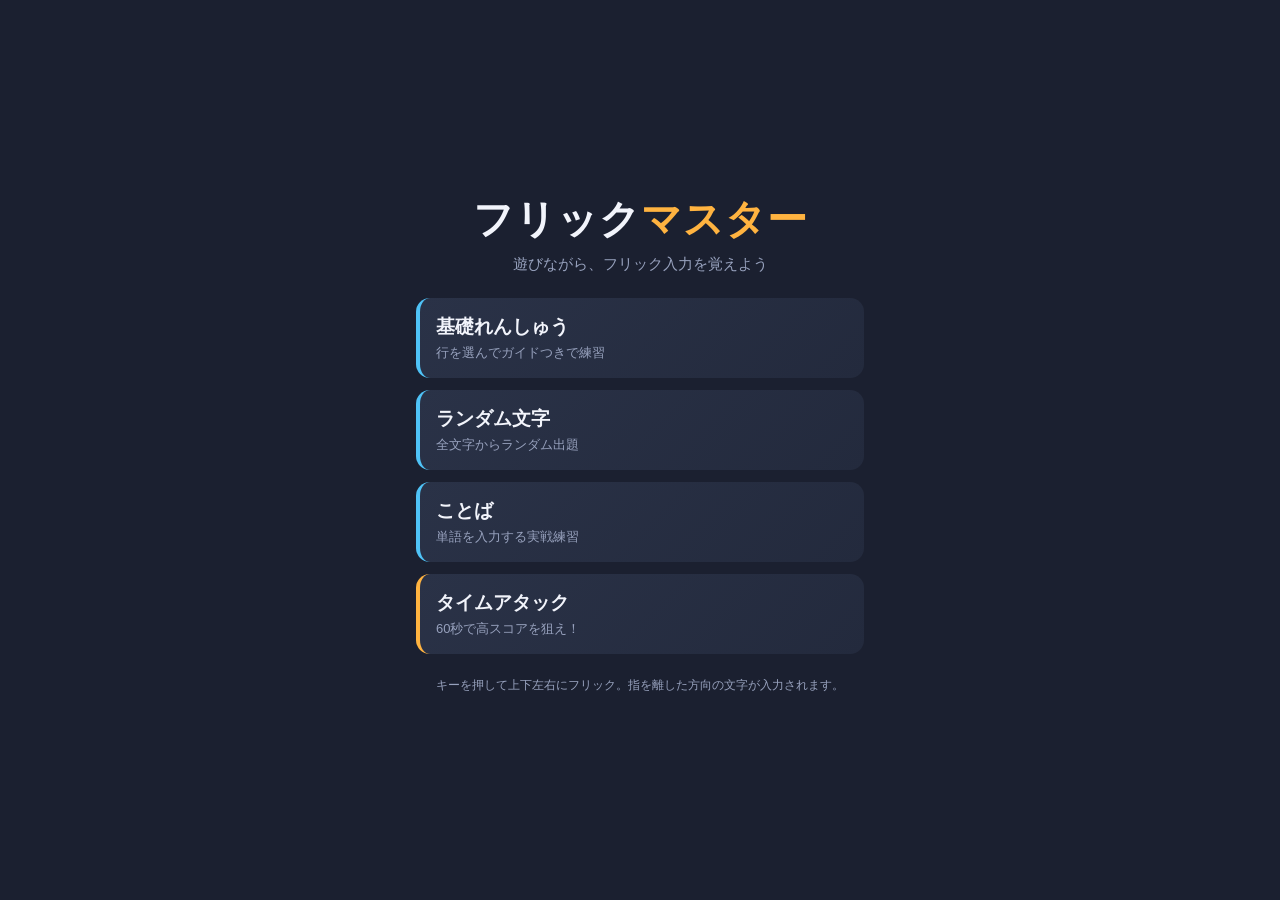
==== index.html @ 2a1cddee "フリック入力練習アプリ「フリックマスター」を作成 - タップ＋上下左右フリックを検出するフリックキーボードを実装 - 次に打つ文字のキーと方向を示す学習ガイド機能 - 4モード（基礎/ランダム/ことば" ====
<!DOCTYPE html>
<html lang="ja">
<head>
  <meta charset="UTF-8">
  <meta name="viewport" content="width=device-width, initial-scale=1.0, maximum-scale=1.0, user-scalable=no, viewport-fit=cover">
  <meta name="theme-color" content="#1b2030">
  <meta name="apple-mobile-web-app-capable" content="yes">
  <title>フリックマスター｜フリック入力練習</title>
  <link rel="stylesheet" href="css/style.css">
</head>
<body>
  <div id="app">

    <!-- ホーム -->
    <section id="screen-home" class="screen">
      <div class="home-inner">
        <h1 class="logo">フリック<span>マスター</span></h1>
        <p class="tagline">遊びながら、フリック入力を覚えよう</p>
        <div class="mode-list">
          <button class="btn mode-btn" data-mode="basic">
            <span class="mode-name">基礎れんしゅう</span>
            <span class="mode-desc">行を選んでガイドつきで練習</span>
          </button>
          <button class="btn mode-btn" data-mode="random">
            <span class="mode-name">ランダム文字</span>
            <span class="mode-desc">全文字からランダム出題</span>
          </button>
          <button class="btn mode-btn" data-mode="words">
            <span class="mode-name">ことば</span>
            <span class="mode-desc">単語を入力する実戦練習</span>
          </button>
          <button class="btn mode-btn timeattack" data-mode="timeattack">
            <span class="mode-name">タイムアタック</span>
            <span class="mode-desc">60秒で高スコアを狙え！</span>
          </button>
        </div>
        <p class="hint">キーを押して上下左右にフリック。指を離した方向の文字が入力されます。</p>
      </div>
    </section>

    <!-- 行選択 -->
    <section id="screen-group" class="screen">
      <div class="home-inner">
        <h2 class="subtitle">どの行をれんしゅうする？</h2>
        <div id="group-grid" class="group-grid"></div>
        <button id="group-all" class="btn group-all-btn">ぜんぶ（あ〜わ行）</button>
      </div>
    </section>

    <!-- プレイ -->
    <section id="screen-play" class="screen">
      <header class="play-header">
        <button id="quit-btn" class="icon-btn" aria-label="やめる">✕</button>
        <span id="play-mode-label" class="play-mode-label"></span>
        <button id="guide-toggle" class="icon-btn guide-btn" aria-label="ガイド切替">💡</button>
      </header>

      <div id="timer-wrap" class="timer-wrap" hidden>
        <span class="timer-label">のこり</span>
        <span id="timer" class="timer">60.0</span>
      </div>

      <div class="prompt-area">
        <div id="prompt" class="prompt"></div>
      </div>

      <div class="stats-bar">
        <div class="stat"><span class="stat-label">スコア</span><span id="stat-score" class="stat-val">0</span></div>
        <div class="stat"><span class="stat-label">コンボ</span><span id="stat-combo" class="stat-val">0</span></div>
        <div class="stat"><span class="stat-label">正確率</span><span id="stat-accuracy" class="stat-val">100%</span></div>
        <div class="stat"><span class="stat-label">文字/分</span><span id="stat-cpm" class="stat-val">0</span></div>
      </div>

      <div id="keyboard" class="keyboard"></div>
    </section>

    <!-- 結果 -->
    <section id="screen-result" class="screen">
      <div class="result-inner">
        <h2 class="subtitle">けっか</h2>
        <div id="result-rank" class="rank">A</div>
        <p id="result-new" class="new-record" hidden>🎉 ハイスコア更新！</p>
        <p class="result-mode-label"><span id="result-mode"></span></p>
        <div class="result-grid">
          <div class="rstat"><span>スコア</span><b id="result-score">0</b></div>
          <div class="rstat"><span>ベスト</span><b id="result-best">0</b></div>
          <div class="rstat"><span>正確率</span><b id="result-accuracy">0%</b></div>
          <div class="rstat"><span>文字/分</span><b id="result-cpm">0</b></div>
          <div class="rstat"><span>最大コンボ</span><b id="result-maxcombo">0</b></div>
          <div class="rstat"><span>ミス</span><b id="result-mistakes">0</b></div>
        </div>
        <button id="retry-btn" class="btn primary-btn">ホームへ</button>
      </div>
    </section>

  </div>

  <script src="js/kana.js"></script>
  <script src="js/flick-keyboard.js"></script>
  <script src="js/game.js"></script>
  <script src="js/main.js"></script>
</body>
</html>
---- css/style.css ----
:root {
  --bg: #1b2030;
  --bg-2: #232a3d;
  --panel: #2a3247;
  --key: #36405c;
  --key-press: #4d5b80;
  --accent: #ffb340;
  --accent-2: #4fc3f7;
  --good: #4caf50;
  --bad: #ef5350;
  --text: #f2f4fb;
  --muted: #97a1bd;
  --radius: 14px;
}

* { box-sizing: border-box; -webkit-tap-highlight-color: transparent; }

html, body {
  margin: 0;
  height: 100%;
  background: var(--bg);
  color: var(--text);
  font-family: -apple-system, BlinkMacSystemFont, "Hiragino Sans", "Noto Sans JP", "Yu Gothic", sans-serif;
  overscroll-behavior: none;
  touch-action: manipulation;
  user-select: none;
  -webkit-user-select: none;
}

#app {
  height: 100dvh;
  max-width: 480px;
  margin: 0 auto;
  position: relative;
  overflow: hidden;
}

.screen {
  position: absolute;
  inset: 0;
  display: none;
  flex-direction: column;
  padding: env(safe-area-inset-top) 16px env(safe-area-inset-bottom);
}
.screen.active { display: flex; }

/* --- 共通ボタン --- */
.btn {
  font-family: inherit;
  color: var(--text);
  background: var(--panel);
  border: none;
  border-radius: var(--radius);
  padding: 16px;
  font-size: 17px;
  cursor: pointer;
  transition: transform .08s ease, background .15s ease;
}
.btn:active { transform: scale(.97); }

/* --- ホーム --- */
.home-inner, .result-inner {
  margin: auto 0;
  display: flex;
  flex-direction: column;
  gap: 14px;
  width: 100%;
  padding: 24px 0;
}
.logo {
  text-align: center;
  font-size: 40px;
  margin: 0;
  font-weight: 800;
  letter-spacing: 1px;
}
.logo span { color: var(--accent); }
.tagline {
  text-align: center;
  color: var(--muted);
  margin: -6px 0 10px;
  font-size: 15px;
}
.mode-list { display: flex; flex-direction: column; gap: 12px; }
.mode-btn {
  display: flex;
  flex-direction: column;
  align-items: flex-start;
  gap: 4px;
  text-align: left;
  background: linear-gradient(135deg, var(--panel), var(--bg-2));
  border-left: 4px solid var(--accent-2);
}
.mode-btn.timeattack { border-left-color: var(--accent); }
.mode-name { font-size: 19px; font-weight: 700; }
.mode-desc { font-size: 13px; color: var(--muted); }
.hint {
  text-align: center;
  color: var(--muted);
  font-size: 12px;
  line-height: 1.6;
  margin-top: 8px;
}

/* --- 行選択 --- */
.subtitle { text-align: center; font-size: 22px; margin: 0 0 8px; }
.group-grid {
  display: grid;
  grid-template-columns: repeat(3, 1fr);
  gap: 10px;
}
.group-btn { font-size: 20px; font-weight: 700; padding: 18px 0; }
.group-all-btn {
  margin-top: 6px;
  background: var(--accent-2);
  color: #06243a;
  font-weight: 700;
}

/* --- プレイ --- */
.play-header {
  display: flex;
  align-items: center;
  justify-content: space-between;
  padding: 8px 0;
}
.icon-btn {
  background: transparent;
  border: none;
  color: var(--text);
  font-size: 22px;
  width: 44px;
  height: 44px;
  border-radius: 12px;
  cursor: pointer;
}
.guide-btn { opacity: .4; }
.guide-btn.on { opacity: 1; background: rgba(255,179,64,.2); }
.play-mode-label { font-size: 15px; color: var(--muted); }

.timer-wrap { text-align: center; margin-bottom: 4px; }
.timer-label { font-size: 12px; color: var(--muted); margin-right: 6px; }
.timer { font-size: 28px; font-weight: 800; color: var(--accent); font-variant-numeric: tabular-nums; }

.prompt-area {
  flex: 1;
  display: flex;
  align-items: center;
  justify-content: center;
  min-height: 90px;
}
.prompt {
  font-size: 46px;
  font-weight: 700;
  letter-spacing: 4px;
  text-align: center;
  transition: transform .1s ease;
}
.prompt.hit { animation: pop .18s ease; }
.prompt.miss { animation: nope .25s ease; }
@keyframes pop { 50% { transform: scale(1.08); } }
@keyframes nope { 0%,100%{transform:translateX(0)} 25%{transform:translateX(-7px)} 75%{transform:translateX(7px)} }
.ch { color: var(--muted); padding: 0 1px; }
.ch.done { color: var(--good); }
.ch.cur { color: var(--text); border-bottom: 4px solid var(--accent); }

.stats-bar {
  display: grid;
  grid-template-columns: repeat(4, 1fr);
  gap: 8px;
  margin-bottom: 12px;
}
.stat {
  background: var(--bg-2);
  border-radius: 10px;
  padding: 8px 4px;
  text-align: center;
}
.stat-label { display: block; font-size: 10px; color: var(--muted); }
.stat-val { display: block; font-size: 18px; font-weight: 700; font-variant-numeric: tabular-nums; }

/* --- キーボード --- */
.keyboard {
  display: grid;
  grid-template-columns: repeat(3, 1fr);
  grid-auto-rows: 1fr;
  gap: 8px;
  padding-bottom: 8px;
  aspect-ratio: 3 / 4;
  max-height: 46dvh;
}
.keyboard.shake { animation: kbshake .25s ease; }
@keyframes kbshake { 0%,100%{transform:translateX(0)} 30%{transform:translateX(-6px)} 60%{transform:translateX(6px)} }

.key {
  position: relative;
  background: var(--key);
  border-radius: 12px;
  display: flex;
  align-items: center;
  justify-content: center;
  font-size: 26px;
  font-weight: 600;
  cursor: pointer;
  user-select: none;
}
.key-blank { background: transparent; pointer-events: none; }
.key.pressed { background: var(--key-press); }
.key.guide {
  box-shadow: 0 0 0 3px var(--accent), 0 0 16px rgba(255,179,64,.5);
  animation: guidePulse 1.2s ease-in-out infinite;
}
@keyframes guidePulse { 50% { box-shadow: 0 0 0 3px var(--accent), 0 0 24px rgba(255,179,64,.8); } }

/* ガイドの方向を示す矢印 */
.key.guide::after {
  content: '';
  position: absolute;
  font-size: 20px;
  color: var(--accent);
}
.key.guide[data-guide-dir="up"]::after    { content:'▲'; top: 2px; }
.key.guide[data-guide-dir="down"]::after  { content:'▼'; bottom: 2px; }
.key.guide[data-guide-dir="left"]::after  { content:'◀'; left: 4px; }
.key.guide[data-guide-dir="right"]::after { content:'▶'; right: 4px; }
.key.guide[data-guide-dir="center"]::after { content:'●'; font-size: 12px; opacity:.7; }

/* フリックポップアップ（押下中に方向候補を表示） */
.flick-popup {
  position: absolute;
  inset: -50% -10%;
  pointer-events: none;
  display: none;
  z-index: 10;
}
.key.show-popup .flick-popup { display: block; }
.flick-seg {
  position: absolute;
  width: 46px;
  height: 46px;
  display: flex;
  align-items: center;
  justify-content: center;
  background: var(--bg-2);
  border-radius: 10px;
  font-size: 24px;
  font-weight: 700;
  box-shadow: 0 4px 10px rgba(0,0,0,.4);
  left: 50%;
  top: 50%;
  transform: translate(-50%, -50%);
}
.flick-center { }
.flick-up    { transform: translate(-50%, -130%); }
.flick-down  { transform: translate(-50%, 30%); }
.flick-left  { transform: translate(-130%, -50%); }
.flick-right { transform: translate(30%, -50%); }
.flick-seg.active {
  background: var(--accent);
  color: #2a1a00;
  transform: translate(-50%, -50%) scale(1.12);
}
.flick-seg.flick-up.active    { transform: translate(-50%, -130%) scale(1.12); }
.flick-seg.flick-down.active  { transform: translate(-50%, 30%) scale(1.12); }
.flick-seg.flick-left.active  { transform: translate(-130%, -50%) scale(1.12); }
.flick-seg.flick-right.active { transform: translate(30%, -50%) scale(1.12); }

/* --- 結果 --- */
.rank {
  font-size: 90px;
  font-weight: 900;
  text-align: center;
  line-height: 1;
  margin: 6px 0;
  color: var(--accent);
}
.rank[data-rank="S"] { color: #ffd54f; text-shadow: 0 0 20px rgba(255,213,79,.6); }
.rank[data-rank="A"] { color: #4fc3f7; }
.rank[data-rank="B"] { color: #81c784; }
.rank[data-rank="C"] { color: #ffb74d; }
.rank[data-rank="D"] { color: var(--muted); }
.new-record { text-align: center; color: var(--accent); font-weight: 700; margin: 0; }
.result-mode-label { text-align: center; color: var(--muted); margin: 0; }
.result-grid {
  display: grid;
  grid-template-columns: repeat(2, 1fr);
  gap: 10px;
}
.rstat {
  background: var(--bg-2);
  border-radius: 12px;
  padding: 14px;
  display: flex;
  justify-content: space-between;
  align-items: center;
}
.rstat span { color: var(--muted); font-size: 14px; }
.rstat b { font-size: 22px; font-variant-numeric: tabular-nums; }
.primary-btn {
  background: var(--accent);
  color: #2a1a00;
  font-weight: 700;
  margin-top: 8px;
}
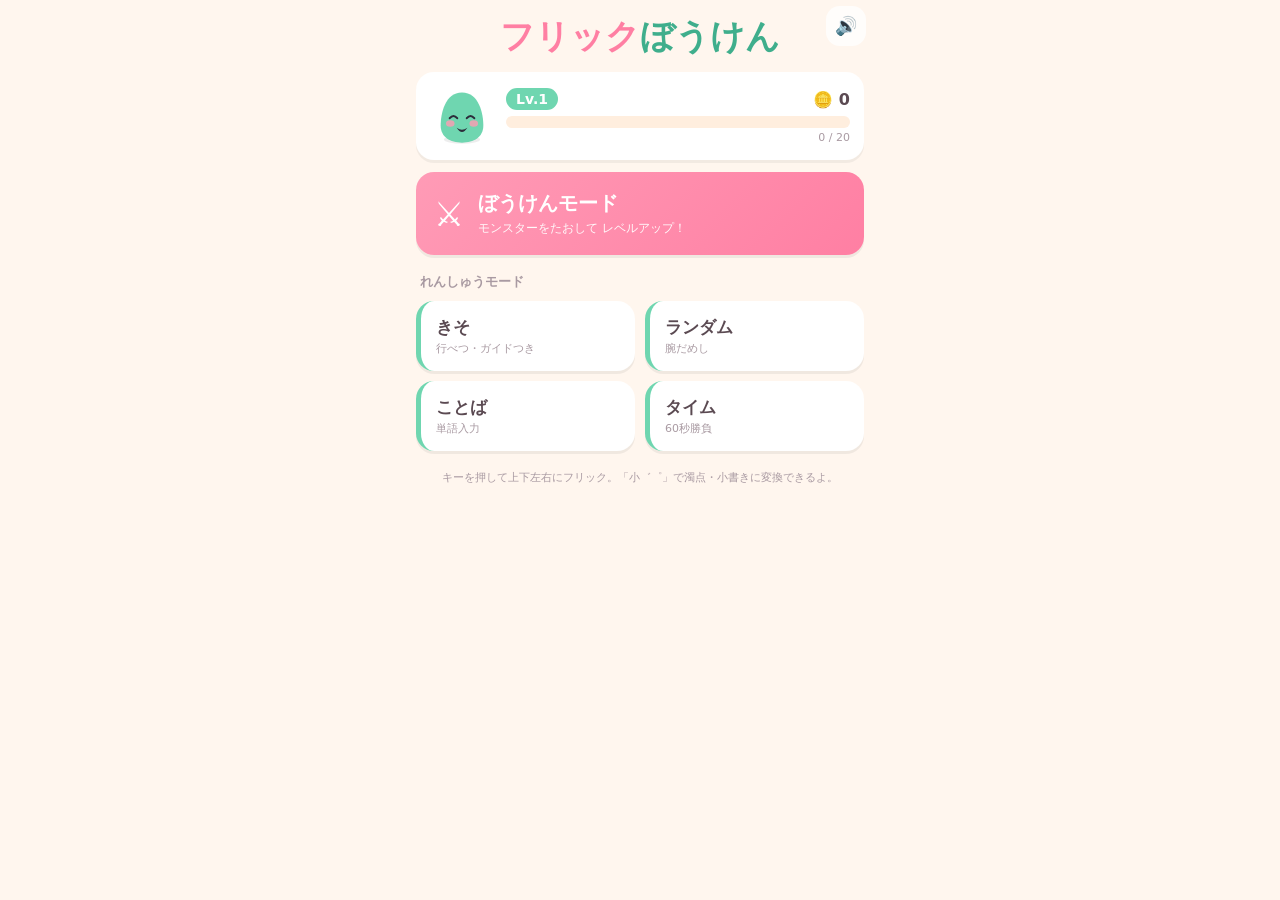
==== commit adf0a68c: "ぼうけん(RPG)モード・かわいいキャラ・濁点対応・PWA化に大幅アップデート - 目玉のRPG「ぼうけんモード」: 言葉を打ってモンスター撃破→XP/レベルアップ。   全4ステージ＋ボス、敵の攻撃" ====
--- a/index.html
+++ b/index.html
@@ -3,101 +3,180 @@
 <head>
   <meta charset="UTF-8">
   <meta name="viewport" content="width=device-width, initial-scale=1.0, maximum-scale=1.0, user-scalable=no, viewport-fit=cover">
-  <meta name="theme-color" content="#1b2030">
+  <meta name="theme-color" content="#ffb3c8">
   <meta name="apple-mobile-web-app-capable" content="yes">
-  <title>フリックマスター｜フリック入力練習</title>
+  <meta name="mobile-web-app-capable" content="yes">
+  <link rel="manifest" href="manifest.json">
+  <link rel="apple-touch-icon" href="icons/apple-touch-icon.png">
+  <title>フリックぼうけん｜たのしくフリック入力</title>
   <link rel="stylesheet" href="css/style.css">
 </head>
 <body>
+  <!-- マスコット(モモ)のSVGテンプレート -->
+  <template id="mascot-svg">
+    <svg class="mascot-svg" viewBox="0 0 120 120" aria-hidden="true">
+      <ellipse class="m-shadow" cx="60" cy="104" rx="34" ry="8"/>
+      <path class="m-body" d="M60 16 C92 16 100 56 100 78 C100 100 82 110 60 110 C38 110 20 100 20 78 C20 56 28 16 60 16 Z"/>
+      <ellipse class="m-cheek" cx="38" cy="74" rx="8" ry="6"/>
+      <ellipse class="m-cheek" cx="82" cy="74" rx="8" ry="6"/>
+      <!-- 目: ぱっちり -->
+      <g class="m-eyes-open">
+        <circle cx="44" cy="62" r="9" fill="#fff"/><circle cx="76" cy="62" r="9" fill="#fff"/>
+        <circle cx="45" cy="64" r="5.5" fill="#2c2c3a"/><circle cx="77" cy="64" r="5.5" fill="#2c2c3a"/>
+        <circle cx="42" cy="60" r="2" fill="#fff"/><circle cx="74" cy="60" r="2" fill="#fff"/>
+      </g>
+      <!-- 目: にこっ(閉じ) -->
+      <g class="m-eyes-happy">
+        <path d="M37 64 Q44 56 51 64" /><path d="M69 64 Q76 56 83 64" />
+      </g>
+      <!-- 目: ><(こまり) -->
+      <g class="m-eyes-hurt">
+        <path d="M38 58 L50 66 M50 58 L38 66"/><path d="M70 58 L82 66 M82 58 L70 66"/>
+      </g>
+      <path class="m-mouth-smile" d="M50 82 Q60 92 70 82"/>
+      <path class="m-mouth-open" d="M50 82 Q60 98 70 82 Q60 90 50 82 Z"/>
+      <path class="m-mouth-hurt" d="M50 88 Q55 82 60 88 Q65 94 70 88"/>
+    </svg>
+  </template>
+
   <div id="app">
 
-    <!-- ホーム -->
-    <section id="screen-home" class="screen">
-      <div class="home-inner">
-        <h1 class="logo">フリック<span>マスター</span></h1>
-        <p class="tagline">遊びながら、フリック入力を覚えよう</p>
-        <div class="mode-list">
-          <button class="btn mode-btn" data-mode="basic">
-            <span class="mode-name">基礎れんしゅう</span>
-            <span class="mode-desc">行を選んでガイドつきで練習</span>
-          </button>
-          <button class="btn mode-btn" data-mode="random">
-            <span class="mode-name">ランダム文字</span>
-            <span class="mode-desc">全文字からランダム出題</span>
-          </button>
-          <button class="btn mode-btn" data-mode="words">
-            <span class="mode-name">ことば</span>
-            <span class="mode-desc">単語を入力する実戦練習</span>
-          </button>
-          <button class="btn mode-btn timeattack" data-mode="timeattack">
-            <span class="mode-name">タイムアタック</span>
-            <span class="mode-desc">60秒で高スコアを狙え！</span>
-          </button>
+    <!-- ===== ホーム ===== -->
+    <section id="screen-home" class="screen active">
+      <div class="home-scroll">
+        <button id="mute-btn" class="mute-btn" aria-label="音">🔊</button>
+        <h1 class="logo">フリック<span>ぼうけん</span></h1>
+
+        <div class="player-card">
+          <div class="mascot-slot mascot-home" data-mood="happy"></div>
+          <div class="player-info">
+            <div class="lvl-row"><span class="lvl-badge">Lv.<b id="home-level">1</b></span><span id="home-coins" class="coins">🪙 0</span></div>
+            <div class="xp-bar"><div id="home-xp-fill" class="xp-fill"></div></div>
+            <div class="xp-text"><span id="home-xp-text">0 / 20</span></div>
+          </div>
         </div>
-        <p class="hint">キーを押して上下左右にフリック。指を離した方向の文字が入力されます。</p>
+
+        <button class="btn adventure-btn" data-go="stages">
+          <span class="adv-emoji">⚔️</span>
+          <span class="adv-text"><b>ぼうけんモード</b><small>モンスターをたおして レベルアップ！</small></span>
+        </button>
+
+        <p class="section-title">れんしゅうモード</p>
+        <div class="mode-grid">
+          <button class="btn mode-btn" data-mode="basic"><b>きそ</b><small>行べつ・ガイドつき</small></button>
+          <button class="btn mode-btn" data-mode="random"><b>ランダム</b><small>腕だめし</small></button>
+          <button class="btn mode-btn" data-mode="words"><b>ことば</b><small>単語入力</small></button>
+          <button class="btn mode-btn" data-mode="timeattack"><b>タイム</b><small>60秒勝負</small></button>
+        </div>
+        <p class="hint">キーを押して上下左右にフリック。「小゛゜」で濁点・小書きに変換できるよ。</p>
       </div>
     </section>
 
-    <!-- 行選択 -->
+    <!-- ===== ステージ選択 ===== -->
+    <section id="screen-stages" class="screen">
+      <header class="sub-header">
+        <button class="icon-btn" data-go="home">←</button>
+        <span class="sub-title">ぼうけんマップ</span>
+        <span class="lvl-badge small">Lv.<b id="stages-level">1</b></span>
+      </header>
+      <div id="stage-list" class="stage-list"></div>
+    </section>
+
+    <!-- ===== 行選択(きそ) ===== -->
     <section id="screen-group" class="screen">
-      <div class="home-inner">
-        <h2 class="subtitle">どの行をれんしゅうする？</h2>
+      <header class="sub-header">
+        <button class="icon-btn" data-go="home">←</button>
+        <span class="sub-title">どの行をれんしゅう？</span><span></span>
+      </header>
+      <div class="group-wrap">
         <div id="group-grid" class="group-grid"></div>
         <button id="group-all" class="btn group-all-btn">ぜんぶ（あ〜わ行）</button>
       </div>
     </section>
 
-    <!-- プレイ -->
+    <!-- ===== アーケード プレイ ===== -->
     <section id="screen-play" class="screen">
       <header class="play-header">
-        <button id="quit-btn" class="icon-btn" aria-label="やめる">✕</button>
+        <button class="icon-btn quit" data-go="home">✕</button>
         <span id="play-mode-label" class="play-mode-label"></span>
-        <button id="guide-toggle" class="icon-btn guide-btn" aria-label="ガイド切替">💡</button>
+        <button id="guide-toggle" class="icon-btn guide-btn">💡</button>
       </header>
-
       <div id="timer-wrap" class="timer-wrap" hidden>
-        <span class="timer-label">のこり</span>
-        <span id="timer" class="timer">60.0</span>
+        <span class="timer-label">のこり</span><span id="timer" class="timer">60.0</span>
       </div>
-
-      <div class="prompt-area">
-        <div id="prompt" class="prompt"></div>
-      </div>
-
+      <div class="prompt-area"><div id="prompt" class="prompt"></div></div>
       <div class="stats-bar">
         <div class="stat"><span class="stat-label">スコア</span><span id="stat-score" class="stat-val">0</span></div>
         <div class="stat"><span class="stat-label">コンボ</span><span id="stat-combo" class="stat-val">0</span></div>
         <div class="stat"><span class="stat-label">正確率</span><span id="stat-accuracy" class="stat-val">100%</span></div>
         <div class="stat"><span class="stat-label">文字/分</span><span id="stat-cpm" class="stat-val">0</span></div>
       </div>
-
-      <div id="keyboard" class="keyboard"></div>
+      <div id="play-kb" class="kb-slot"></div>
     </section>
 
-    <!-- 結果 -->
+    <!-- ===== RPG バトル ===== -->
+    <section id="screen-rpg" class="screen">
+      <header class="play-header">
+        <button class="icon-btn quit" data-go="stages">✕</button>
+        <span id="rpg-stage-name" class="play-mode-label"></span>
+        <span id="rpg-progress" class="progress-pill">1/4</span>
+      </header>
+
+      <div id="rpg-arena" class="rpg-arena">
+        <div id="rpg-fx" class="rpg-fx"></div>
+        <div class="monster-box">
+          <div id="rpg-monster" class="monster-emoji">🟢</div>
+          <div class="monster-meta">
+            <span id="rpg-monster-name" class="monster-name">スライム</span>
+            <div class="mhp-bar"><div id="rpg-mhp" class="mhp-fill"></div></div>
+            <div class="atk-bar"><div id="rpg-atk" class="atk-fill"></div></div>
+          </div>
+        </div>
+        <div id="rpg-speech" class="speech" hidden></div>
+      </div>
+
+      <div class="prompt-area rpg-prompt-area"><div id="rpg-prompt" class="prompt"></div></div>
+
+      <div class="player-bar">
+        <div class="mascot-slot mascot-battle" data-mood="idle"></div>
+        <div class="php-wrap">
+          <div class="php-top"><span class="lvl-badge small">Lv.<b id="rpg-level">1</b></span><span id="rpg-php-text">52/52</span></div>
+          <div class="php-bar"><div id="rpg-php" class="php-fill"></div></div>
+        </div>
+      </div>
+
+      <div id="rpg-kb" class="kb-slot"></div>
+    </section>
+
+    <!-- ===== 結果（共通） ===== -->
     <section id="screen-result" class="screen">
       <div class="result-inner">
-        <h2 class="subtitle">けっか</h2>
-        <div id="result-rank" class="rank">A</div>
+        <div class="mascot-slot mascot-result" data-mood="happy"></div>
+        <h2 id="result-title" class="result-title">けっか</h2>
+        <div id="result-rank" class="rank" hidden>A</div>
         <p id="result-new" class="new-record" hidden>🎉 ハイスコア更新！</p>
-        <p class="result-mode-label"><span id="result-mode"></span></p>
-        <div class="result-grid">
-          <div class="rstat"><span>スコア</span><b id="result-score">0</b></div>
-          <div class="rstat"><span>ベスト</span><b id="result-best">0</b></div>
-          <div class="rstat"><span>正確率</span><b id="result-accuracy">0%</b></div>
-          <div class="rstat"><span>文字/分</span><b id="result-cpm">0</b></div>
-          <div class="rstat"><span>最大コンボ</span><b id="result-maxcombo">0</b></div>
-          <div class="rstat"><span>ミス</span><b id="result-mistakes">0</b></div>
+        <div id="result-levelup" class="levelup-banner" hidden>⭐ レベルアップ！ Lv.<b id="result-newlevel">2</b></div>
+        <div id="result-grid" class="result-grid"></div>
+        <div class="result-actions">
+          <button id="result-again" class="btn primary-btn">もういちど</button>
+          <button id="result-home" class="btn ghost-btn" data-go="home">ホーム</button>
         </div>
-        <button id="retry-btn" class="btn primary-btn">ホームへ</button>
       </div>
     </section>
 
   </div>
 
   <script src="js/kana.js"></script>
+  <script src="js/sound.js"></script>
+  <script src="js/storage.js"></script>
   <script src="js/flick-keyboard.js"></script>
   <script src="js/game.js"></script>
+  <script src="js/rpg.js"></script>
   <script src="js/main.js"></script>
+  <script>
+    if ('serviceWorker' in navigator) {
+      window.addEventListener('load', () => navigator.serviceWorker.register('sw.js').catch(() => {}));
+    }
+  </script>
 </body>
 </html>
--- a/css/style.css
+++ b/css/style.css
@@ -1,304 +1,244 @@
 :root {
-  --bg: #1b2030;
-  --bg-2: #232a3d;
-  --panel: #2a3247;
-  --key: #36405c;
-  --key-press: #4d5b80;
-  --accent: #ffb340;
-  --accent-2: #4fc3f7;
-  --good: #4caf50;
-  --bad: #ef5350;
-  --text: #f2f4fb;
-  --muted: #97a1bd;
-  --radius: 14px;
+  --bg: #fff6ee;
+  --bg-2: #ffeede;
+  --card: #ffffff;
+  --pink: #ff7fa3;
+  --pink-soft: #ffd7e2;
+  --mint: #6fd6b0;
+  --mint-dark: #3fae8c;
+  --yellow: #ffcf5c;
+  --ink: #5b4a52;
+  --muted: #a99aa2;
+  --good: #43c08a;
+  --bad: #ff6b6b;
+  --key: #fff;
+  --key-press: #ffe7c2;
+  --r: 18px;
 }
-
 * { box-sizing: border-box; -webkit-tap-highlight-color: transparent; }
-
 html, body {
-  margin: 0;
-  height: 100%;
-  background: var(--bg);
-  color: var(--text);
-  font-family: -apple-system, BlinkMacSystemFont, "Hiragino Sans", "Noto Sans JP", "Yu Gothic", sans-serif;
-  overscroll-behavior: none;
-  touch-action: manipulation;
-  user-select: none;
-  -webkit-user-select: none;
+  margin: 0; height: 100%;
+  background: var(--bg); color: var(--ink);
+  font-family: "Hiragino Maru Gothic ProN", "Rounded Mplus 1c", "Hiragino Sans", "Noto Sans JP", system-ui, sans-serif;
+  overscroll-behavior: none; touch-action: manipulation;
+  user-select: none; -webkit-user-select: none;
 }
-
-#app {
-  height: 100dvh;
-  max-width: 480px;
-  margin: 0 auto;
-  position: relative;
-  overflow: hidden;
-}
-
-.screen {
-  position: absolute;
-  inset: 0;
-  display: none;
-  flex-direction: column;
-  padding: env(safe-area-inset-top) 16px env(safe-area-inset-bottom);
-}
+#app { height: 100dvh; max-width: 480px; margin: 0 auto; position: relative; overflow: hidden; }
+
+.screen { position: absolute; inset: 0; display: none; flex-direction: column;
+  padding: env(safe-area-inset-top) 14px env(safe-area-inset-bottom); }
 .screen.active { display: flex; }
 
-/* --- 共通ボタン --- */
-.btn {
-  font-family: inherit;
-  color: var(--text);
-  background: var(--panel);
-  border: none;
-  border-radius: var(--radius);
-  padding: 16px;
-  font-size: 17px;
-  cursor: pointer;
-  transition: transform .08s ease, background .15s ease;
-}
-.btn:active { transform: scale(.97); }
-
-/* --- ホーム --- */
-.home-inner, .result-inner {
-  margin: auto 0;
-  display: flex;
-  flex-direction: column;
-  gap: 14px;
-  width: 100%;
-  padding: 24px 0;
-}
-.logo {
-  text-align: center;
-  font-size: 40px;
-  margin: 0;
-  font-weight: 800;
-  letter-spacing: 1px;
-}
-.logo span { color: var(--accent); }
-.tagline {
-  text-align: center;
-  color: var(--muted);
-  margin: -6px 0 10px;
-  font-size: 15px;
-}
-.mode-list { display: flex; flex-direction: column; gap: 12px; }
-.mode-btn {
-  display: flex;
-  flex-direction: column;
-  align-items: flex-start;
-  gap: 4px;
-  text-align: left;
-  background: linear-gradient(135deg, var(--panel), var(--bg-2));
-  border-left: 4px solid var(--accent-2);
-}
-.mode-btn.timeattack { border-left-color: var(--accent); }
-.mode-name { font-size: 19px; font-weight: 700; }
-.mode-desc { font-size: 13px; color: var(--muted); }
-.hint {
-  text-align: center;
-  color: var(--muted);
-  font-size: 12px;
-  line-height: 1.6;
-  margin-top: 8px;
-}
-
-/* --- 行選択 --- */
-.subtitle { text-align: center; font-size: 22px; margin: 0 0 8px; }
-.group-grid {
-  display: grid;
-  grid-template-columns: repeat(3, 1fr);
-  gap: 10px;
-}
-.group-btn { font-size: 20px; font-weight: 700; padding: 18px 0; }
-.group-all-btn {
-  margin-top: 6px;
-  background: var(--accent-2);
-  color: #06243a;
-  font-weight: 700;
-}
-
-/* --- プレイ --- */
-.play-header {
-  display: flex;
-  align-items: center;
-  justify-content: space-between;
-  padding: 8px 0;
-}
-.icon-btn {
-  background: transparent;
-  border: none;
-  color: var(--text);
-  font-size: 22px;
-  width: 44px;
-  height: 44px;
-  border-radius: 12px;
-  cursor: pointer;
-}
+/* ボタン共通 */
+.btn { font-family: inherit; color: var(--ink); background: var(--card);
+  border: none; border-radius: var(--r); padding: 15px; font-size: 16px; cursor: pointer;
+  box-shadow: 0 3px 0 rgba(0,0,0,.06); transition: transform .08s ease; }
+.btn:active { transform: translateY(2px) scale(.99); box-shadow: 0 1px 0 rgba(0,0,0,.06); }
+.icon-btn { background: rgba(255,255,255,.7); border: none; color: var(--ink); font-size: 20px;
+  width: 42px; height: 42px; border-radius: 14px; cursor: pointer; }
+
+/* ===== マスコット ===== */
+.mascot-slot { display: inline-block; }
+.mascot-svg { width: 100%; height: 100%; display: block; }
+.m-body { fill: var(--mint); }
+.m-shadow { fill: rgba(0,0,0,.07); }
+.m-cheek { fill: #ff9bb3; opacity: .8; }
+.m-eyes-happy path, .m-eyes-hurt path, .m-mouth-smile, .m-mouth-hurt {
+  fill: none; stroke: #2c2c3a; stroke-width: 4; stroke-linecap: round; stroke-linejoin: round; }
+.m-mouth-open { fill: #2c2c3a; }
+.mascot-slot .m-eyes-happy, .mascot-slot .m-eyes-hurt,
+.mascot-slot .m-mouth-open, .mascot-slot .m-mouth-hurt { display: none; }
+.mascot-slot[data-mood="happy"] .m-eyes-open, .mascot-slot[data-mood="happy"] .m-mouth-smile { display: none; }
+.mascot-slot[data-mood="happy"] .m-eyes-happy, .mascot-slot[data-mood="happy"] .m-mouth-open { display: block; }
+.mascot-slot[data-mood="hurt"] .m-eyes-open, .mascot-slot[data-mood="hurt"] .m-mouth-smile { display: none; }
+.mascot-slot[data-mood="hurt"] .m-eyes-hurt, .mascot-slot[data-mood="hurt"] .m-mouth-hurt { display: block; }
+.mascot-svg { animation: bob 2.4s ease-in-out infinite; transform-origin: center bottom; }
+@keyframes bob { 50% { transform: translateY(-4px); } }
+
+/* ===== ホーム ===== */
+.home-scroll { flex: 1; overflow-y: auto; padding: 6px 2px 20px; display: flex; flex-direction: column; gap: 12px; }
+.mute-btn { position: absolute; top: calc(env(safe-area-inset-top) + 6px); right: 14px; z-index: 5;
+  background: rgba(255,255,255,.8); border: none; width: 40px; height: 40px; border-radius: 14px; font-size: 18px; }
+.logo { text-align: center; font-size: 34px; margin: 8px 0 0; font-weight: 800; color: var(--pink); }
+.logo span { color: var(--mint-dark); }
+.player-card { display: flex; align-items: center; gap: 12px; background: var(--card);
+  border-radius: var(--r); padding: 12px 14px; box-shadow: 0 3px 0 rgba(0,0,0,.05); }
+.mascot-home { width: 64px; height: 64px; flex: none; }
+.player-info { flex: 1; }
+.lvl-row { display: flex; justify-content: space-between; align-items: center; margin-bottom: 6px; }
+.lvl-badge { background: var(--mint); color: #fff; font-weight: 800; padding: 3px 10px; border-radius: 999px; font-size: 14px; }
+.lvl-badge.small { font-size: 12px; padding: 2px 8px; }
+.coins { font-weight: 700; color: var(--ink); }
+.xp-bar { height: 12px; background: var(--bg-2); border-radius: 999px; overflow: hidden; }
+.xp-fill { height: 100%; background: linear-gradient(90deg, var(--yellow), #ffb03a); border-radius: 999px; transition: width .4s ease; }
+.xp-text { text-align: right; font-size: 11px; color: var(--muted); margin-top: 3px; }
+
+.adventure-btn { display: flex; align-items: center; gap: 14px; text-align: left;
+  background: linear-gradient(135deg, #ff9bb6, #ff7fa3); color: #fff; padding: 18px; }
+.adv-emoji { font-size: 34px; }
+.adv-text b { font-size: 20px; display: block; }
+.adv-text small { font-size: 12px; opacity: .95; }
+
+.section-title { margin: 6px 4px -2px; font-size: 13px; color: var(--muted); font-weight: 700; }
+.mode-grid { display: grid; grid-template-columns: 1fr 1fr; gap: 10px; }
+.mode-btn { display: flex; flex-direction: column; align-items: flex-start; gap: 2px; border-left: 5px solid var(--mint); }
+.mode-btn b { font-size: 17px; }
+.mode-btn small { font-size: 11px; color: var(--muted); }
+.hint { text-align: center; color: var(--muted); font-size: 11px; line-height: 1.6; margin: 6px 0 0; }
+
+/* ===== サブヘッダ ===== */
+.sub-header { display: flex; align-items: center; justify-content: space-between; padding: 8px 0; }
+.sub-title { font-size: 18px; font-weight: 800; }
+
+/* ===== ステージ一覧 ===== */
+.stage-list { flex: 1; overflow-y: auto; display: flex; flex-direction: column; gap: 12px; padding: 6px 2px 20px; }
+.stage-card { display: flex; align-items: center; gap: 12px; text-align: left; color: #fff; padding: 16px; }
+.stage-card.locked { filter: grayscale(.7) brightness(.92); color: rgba(255,255,255,.85); }
+.stage-num { font-size: 26px; font-weight: 900; width: 36px; text-align: center; opacity: .9; }
+.stage-info { flex: 1; }
+.stage-info b { font-size: 18px; display: block; }
+.stage-info small { font-size: 12px; opacity: .95; }
+.stage-go { font-size: 20px; }
+.stage-grass { background: linear-gradient(135deg, #7ed957, #4fae5a); }
+.stage-cave  { background: linear-gradient(135deg, #8e7cc3, #6a5acd); }
+.stage-sky   { background: linear-gradient(135deg, #5ec5ff, #3a8fd8); }
+.stage-tower { background: linear-gradient(135deg, #ff7b7b, #c0392b); }
+
+/* ===== 行選択 ===== */
+.group-wrap { flex: 1; display: flex; flex-direction: column; gap: 12px; justify-content: center; }
+.group-grid { display: grid; grid-template-columns: repeat(3, 1fr); gap: 10px; }
+.group-btn { font-size: 19px; font-weight: 800; padding: 18px 0; }
+.group-all-btn { background: var(--mint); color: #fff; font-weight: 800; }
+
+/* ===== プレイ共通 ===== */
+.play-header { display: flex; align-items: center; justify-content: space-between; padding: 6px 0; }
+.play-mode-label { font-size: 15px; font-weight: 700; color: var(--ink); }
 .guide-btn { opacity: .4; }
-.guide-btn.on { opacity: 1; background: rgba(255,179,64,.2); }
-.play-mode-label { font-size: 15px; color: var(--muted); }
-
-.timer-wrap { text-align: center; margin-bottom: 4px; }
-.timer-label { font-size: 12px; color: var(--muted); margin-right: 6px; }
-.timer { font-size: 28px; font-weight: 800; color: var(--accent); font-variant-numeric: tabular-nums; }
-
-.prompt-area {
-  flex: 1;
-  display: flex;
-  align-items: center;
-  justify-content: center;
-  min-height: 90px;
-}
-.prompt {
-  font-size: 46px;
-  font-weight: 700;
-  letter-spacing: 4px;
-  text-align: center;
-  transition: transform .1s ease;
-}
+.guide-btn.on { opacity: 1; background: var(--yellow); }
+.progress-pill { background: var(--ink); color: #fff; font-weight: 800; padding: 4px 12px; border-radius: 999px; font-size: 14px; }
+
+.timer-wrap { text-align: center; }
+.timer-label { font-size: 11px; color: var(--muted); margin-right: 6px; }
+.timer { font-size: 26px; font-weight: 900; color: var(--pink); font-variant-numeric: tabular-nums; }
+
+.prompt-area { flex: 1; display: flex; align-items: center; justify-content: center; min-height: 70px; }
+.prompt { font-size: 44px; font-weight: 800; letter-spacing: 3px; text-align: center; transition: transform .1s ease; }
 .prompt.hit { animation: pop .18s ease; }
 .prompt.miss { animation: nope .25s ease; }
 @keyframes pop { 50% { transform: scale(1.08); } }
 @keyframes nope { 0%,100%{transform:translateX(0)} 25%{transform:translateX(-7px)} 75%{transform:translateX(7px)} }
 .ch { color: var(--muted); padding: 0 1px; }
 .ch.done { color: var(--good); }
-.ch.cur { color: var(--text); border-bottom: 4px solid var(--accent); }
-
-.stats-bar {
-  display: grid;
-  grid-template-columns: repeat(4, 1fr);
-  gap: 8px;
-  margin-bottom: 12px;
-}
-.stat {
-  background: var(--bg-2);
-  border-radius: 10px;
-  padding: 8px 4px;
-  text-align: center;
-}
+.ch.cur { color: var(--ink); border-bottom: 5px solid var(--pink); }
+.ch.pending { color: var(--yellow); }
+
+.stats-bar { display: grid; grid-template-columns: repeat(4, 1fr); gap: 7px; margin-bottom: 10px; }
+.stat { background: var(--card); border-radius: 12px; padding: 7px 4px; text-align: center; box-shadow: 0 2px 0 rgba(0,0,0,.05); }
 .stat-label { display: block; font-size: 10px; color: var(--muted); }
-.stat-val { display: block; font-size: 18px; font-weight: 700; font-variant-numeric: tabular-nums; }
-
-/* --- キーボード --- */
-.keyboard {
-  display: grid;
-  grid-template-columns: repeat(3, 1fr);
-  grid-auto-rows: 1fr;
-  gap: 8px;
-  padding-bottom: 8px;
-  aspect-ratio: 3 / 4;
-  max-height: 46dvh;
-}
+.stat-val { display: block; font-size: 17px; font-weight: 800; font-variant-numeric: tabular-nums; }
+
+/* ===== キーボード ===== */
+.kb-slot { padding-bottom: 6px; }
+.keyboard { display: grid; grid-template-columns: repeat(3, 1fr); grid-auto-rows: 1fr; gap: 7px;
+  aspect-ratio: 3 / 4; max-height: 44dvh; }
 .keyboard.shake { animation: kbshake .25s ease; }
 @keyframes kbshake { 0%,100%{transform:translateX(0)} 30%{transform:translateX(-6px)} 60%{transform:translateX(6px)} }
-
-.key {
-  position: relative;
-  background: var(--key);
-  border-radius: 12px;
-  display: flex;
-  align-items: center;
-  justify-content: center;
-  font-size: 26px;
-  font-weight: 600;
-  cursor: pointer;
-  user-select: none;
-}
-.key-blank { background: transparent; pointer-events: none; }
-.key.pressed { background: var(--key-press); }
-.key.guide {
-  box-shadow: 0 0 0 3px var(--accent), 0 0 16px rgba(255,179,64,.5);
-  animation: guidePulse 1.2s ease-in-out infinite;
-}
-@keyframes guidePulse { 50% { box-shadow: 0 0 0 3px var(--accent), 0 0 24px rgba(255,179,64,.8); } }
-
-/* ガイドの方向を示す矢印 */
-.key.guide::after {
-  content: '';
-  position: absolute;
-  font-size: 20px;
-  color: var(--accent);
-}
-.key.guide[data-guide-dir="up"]::after    { content:'▲'; top: 2px; }
-.key.guide[data-guide-dir="down"]::after  { content:'▼'; bottom: 2px; }
-.key.guide[data-guide-dir="left"]::after  { content:'◀'; left: 4px; }
-.key.guide[data-guide-dir="right"]::after { content:'▶'; right: 4px; }
-.key.guide[data-guide-dir="center"]::after { content:'●'; font-size: 12px; opacity:.7; }
-
-/* フリックポップアップ（押下中に方向候補を表示） */
-.flick-popup {
-  position: absolute;
-  inset: -50% -10%;
-  pointer-events: none;
-  display: none;
-  z-index: 10;
-}
+.key { position: relative; background: var(--key); border-radius: 14px; display: flex; align-items: center;
+  justify-content: center; font-size: 25px; font-weight: 700; cursor: pointer;
+  box-shadow: 0 3px 0 rgba(0,0,0,.08); }
+.key:active, .key.pressed { background: var(--key-press); transform: translateY(2px); box-shadow: 0 1px 0 rgba(0,0,0,.08); }
+.key-mod { background: var(--bg-2); font-size: 16px; color: var(--mint-dark); font-weight: 800; }
+.key.guide { box-shadow: 0 0 0 3px var(--pink), 0 0 14px rgba(255,127,163,.5); animation: gpulse 1.1s ease-in-out infinite; }
+@keyframes gpulse { 50% { box-shadow: 0 0 0 3px var(--pink), 0 0 22px rgba(255,127,163,.8); } }
+.key.guide::after { content: ''; position: absolute; font-size: 18px; color: var(--pink); }
+.key.guide[data-guide-dir="up"]::after    { content:'▲'; top: 1px; }
+.key.guide[data-guide-dir="down"]::after  { content:'▼'; bottom: 1px; }
+.key.guide[data-guide-dir="left"]::after  { content:'◀'; left: 3px; }
+.key.guide[data-guide-dir="right"]::after { content:'▶'; right: 3px; }
+.key.guide[data-guide-dir="center"]::after { content:'●'; font-size: 10px; }
+.key-mod.guide-mod { box-shadow: 0 0 0 3px var(--yellow); animation: gpulse 1.1s ease-in-out infinite; }
+.key-mod.guide-mod::after { content: '×' attr(data-mods); position: absolute; top: 2px; right: 5px; font-size: 13px; color: var(--pink); }
+
+/* フリックポップアップ */
+.flick-popup { position: absolute; inset: -50% -10%; pointer-events: none; display: none; z-index: 10; }
 .key.show-popup .flick-popup { display: block; }
-.flick-seg {
-  position: absolute;
-  width: 46px;
-  height: 46px;
-  display: flex;
-  align-items: center;
-  justify-content: center;
-  background: var(--bg-2);
-  border-radius: 10px;
-  font-size: 24px;
-  font-weight: 700;
-  box-shadow: 0 4px 10px rgba(0,0,0,.4);
-  left: 50%;
-  top: 50%;
-  transform: translate(-50%, -50%);
-}
-.flick-center { }
+.flick-seg { position: absolute; width: 44px; height: 44px; display: flex; align-items: center; justify-content: center;
+  background: var(--ink); color: #fff; border-radius: 12px; font-size: 23px; font-weight: 800;
+  box-shadow: 0 4px 10px rgba(0,0,0,.3); left: 50%; top: 50%; transform: translate(-50%, -50%); }
 .flick-up    { transform: translate(-50%, -130%); }
 .flick-down  { transform: translate(-50%, 30%); }
 .flick-left  { transform: translate(-130%, -50%); }
 .flick-right { transform: translate(30%, -50%); }
-.flick-seg.active {
-  background: var(--accent);
-  color: #2a1a00;
-  transform: translate(-50%, -50%) scale(1.12);
-}
+.flick-seg.active { background: var(--pink); transform: translate(-50%, -50%) scale(1.12); }
 .flick-seg.flick-up.active    { transform: translate(-50%, -130%) scale(1.12); }
 .flick-seg.flick-down.active  { transform: translate(-50%, 30%) scale(1.12); }
 .flick-seg.flick-left.active  { transform: translate(-130%, -50%) scale(1.12); }
 .flick-seg.flick-right.active { transform: translate(30%, -50%) scale(1.12); }
 
-/* --- 結果 --- */
-.rank {
-  font-size: 90px;
-  font-weight: 900;
-  text-align: center;
-  line-height: 1;
-  margin: 6px 0;
-  color: var(--accent);
-}
-.rank[data-rank="S"] { color: #ffd54f; text-shadow: 0 0 20px rgba(255,213,79,.6); }
-.rank[data-rank="A"] { color: #4fc3f7; }
-.rank[data-rank="B"] { color: #81c784; }
-.rank[data-rank="C"] { color: #ffb74d; }
+/* ===== RPG バトル ===== */
+.rpg-arena { position: relative; border-radius: 20px; padding: 14px; margin-bottom: 8px;
+  min-height: 150px; display: flex; flex-direction: column; justify-content: center; overflow: hidden; color: #fff; }
+.rpg-arena.shake-arena { animation: kbshake .3s ease; }
+.rpg-arena.stage-grass { background: linear-gradient(160deg, #aee98a, #6fc36a); }
+.rpg-arena.stage-cave  { background: linear-gradient(160deg, #9a8bd0, #6a5acd); }
+.rpg-arena.stage-sky   { background: linear-gradient(160deg, #8fd6ff, #4a9fe0); }
+.rpg-arena.stage-tower { background: linear-gradient(160deg, #ff9a9a, #c0392b); }
+.monster-box { display: flex; align-items: center; gap: 14px; }
+.monster-emoji { font-size: 56px; line-height: 1; filter: drop-shadow(0 4px 4px rgba(0,0,0,.2)); animation: float 2.6s ease-in-out infinite; }
+.monster-emoji.boss { font-size: 70px; }
+@keyframes float { 50% { transform: translateY(-6px); } }
+.monster-emoji.enter { animation: enter .4s ease; }
+@keyframes enter { from { transform: translateX(60px) scale(.5); opacity: 0; } }
+.monster-emoji.hurt { animation: mhurt .25s ease; }
+@keyframes mhurt { 0%,100%{transform:translateX(0)} 25%{transform:translateX(-8px) rotate(-6deg)} 75%{transform:translateX(8px) rotate(6deg)} }
+.monster-emoji.dead { animation: dead .8s ease forwards; }
+@keyframes dead { to { transform: scale(0) rotate(90deg); opacity: 0; } }
+.monster-meta { flex: 1; }
+.monster-name { font-weight: 800; font-size: 16px; text-shadow: 0 1px 2px rgba(0,0,0,.3); }
+.mhp-bar { height: 12px; background: rgba(0,0,0,.25); border-radius: 999px; overflow: hidden; margin-top: 5px; }
+.mhp-fill { height: 100%; background: linear-gradient(90deg, #ffe14d, #ff5757); border-radius: 999px; transition: width .25s ease; }
+.atk-bar { height: 6px; background: rgba(0,0,0,.2); border-radius: 999px; overflow: hidden; margin-top: 5px; }
+.atk-fill { height: 100%; width: 0; background: #fff; opacity: .7; }
+.atk-fill.full { background: #ff3b3b; opacity: 1; }
+.speech { position: absolute; bottom: 8px; right: 12px; background: #fff; color: var(--ink);
+  padding: 6px 12px; border-radius: 14px; font-weight: 700; font-size: 13px; box-shadow: 0 3px 8px rgba(0,0,0,.2); }
+.rpg-fx { position: absolute; inset: 0; pointer-events: none; z-index: 4; }
+.popup { position: absolute; top: 30%; font-weight: 900; font-size: 24px; animation: rise .9s ease forwards; text-shadow: 0 2px 3px rgba(0,0,0,.3); }
+.popup.dmg { color: #fff; }
+.popup.crit { color: #ffe14d; font-size: 30px; }
+.popup.xp { color: #aaffc4; top: 50%; }
+.popup.player-dmg { color: #ff6b6b; top: 60%; }
+@keyframes rise { from { transform: translateY(10px); opacity: 0; } 30% { opacity: 1; } to { transform: translateY(-40px); opacity: 0; } }
+.rpg-prompt-area { min-height: 60px; flex: 0 0 auto; padding: 6px 0; }
+.rpg-prompt-area .prompt { font-size: 38px; }
+.player-bar { display: flex; align-items: center; gap: 12px; background: var(--card); border-radius: 16px;
+  padding: 8px 12px; margin-bottom: 8px; box-shadow: 0 2px 0 rgba(0,0,0,.05); }
+.mascot-battle { width: 46px; height: 46px; flex: none; }
+.php-wrap { flex: 1; }
+.php-top { display: flex; justify-content: space-between; align-items: center; font-size: 12px; font-weight: 700; margin-bottom: 4px; }
+.php-bar { height: 14px; background: var(--bg-2); border-radius: 999px; overflow: hidden; }
+.php-fill { height: 100%; background: linear-gradient(90deg, #5be38a, #2bbf6a); border-radius: 999px; transition: width .3s ease; }
+.php-fill.low { background: linear-gradient(90deg, #ff8a5b, #ff5757); }
+
+/* ===== 結果 ===== */
+.result-inner { margin: auto 0; display: flex; flex-direction: column; align-items: center; gap: 12px; padding: 20px 6px; }
+.mascot-result { width: 90px; height: 90px; }
+.result-title { font-size: 26px; margin: 0; font-weight: 900; }
+.rank { font-size: 80px; font-weight: 900; line-height: 1; margin: 0; }
+.rank[data-rank="S"] { color: var(--yellow); text-shadow: 0 0 18px rgba(255,207,92,.7); }
+.rank[data-rank="A"] { color: var(--mint-dark); }
+.rank[data-rank="B"] { color: #5ec5ff; }
+.rank[data-rank="C"] { color: #ffb03a; }
 .rank[data-rank="D"] { color: var(--muted); }
-.new-record { text-align: center; color: var(--accent); font-weight: 700; margin: 0; }
-.result-mode-label { text-align: center; color: var(--muted); margin: 0; }
-.result-grid {
-  display: grid;
-  grid-template-columns: repeat(2, 1fr);
-  gap: 10px;
-}
-.rstat {
-  background: var(--bg-2);
-  border-radius: 12px;
-  padding: 14px;
-  display: flex;
-  justify-content: space-between;
-  align-items: center;
-}
-.rstat span { color: var(--muted); font-size: 14px; }
-.rstat b { font-size: 22px; font-variant-numeric: tabular-nums; }
-.primary-btn {
-  background: var(--accent);
-  color: #2a1a00;
-  font-weight: 700;
-  margin-top: 8px;
-}
+.new-record { color: var(--pink); font-weight: 800; margin: 0; }
+.levelup-banner { background: var(--yellow); color: #7a5200; font-weight: 800; padding: 8px 16px; border-radius: 999px; }
+.result-grid { display: grid; grid-template-columns: 1fr 1fr; gap: 8px; width: 100%; }
+.rstat { background: var(--card); border-radius: 12px; padding: 12px; display: flex; justify-content: space-between;
+  align-items: center; box-shadow: 0 2px 0 rgba(0,0,0,.05); }
+.rstat span { color: var(--muted); font-size: 13px; }
+.rstat b { font-size: 18px; font-variant-numeric: tabular-nums; }
+.result-note { text-align: center; color: var(--mint-dark); font-weight: 700; margin: 0; }
+.result-actions { display: flex; gap: 10px; width: 100%; margin-top: 6px; }
+.result-actions .btn { flex: 1; }
+.primary-btn { background: var(--pink); color: #fff; font-weight: 800; }
+.ghost-btn { background: var(--card); }
